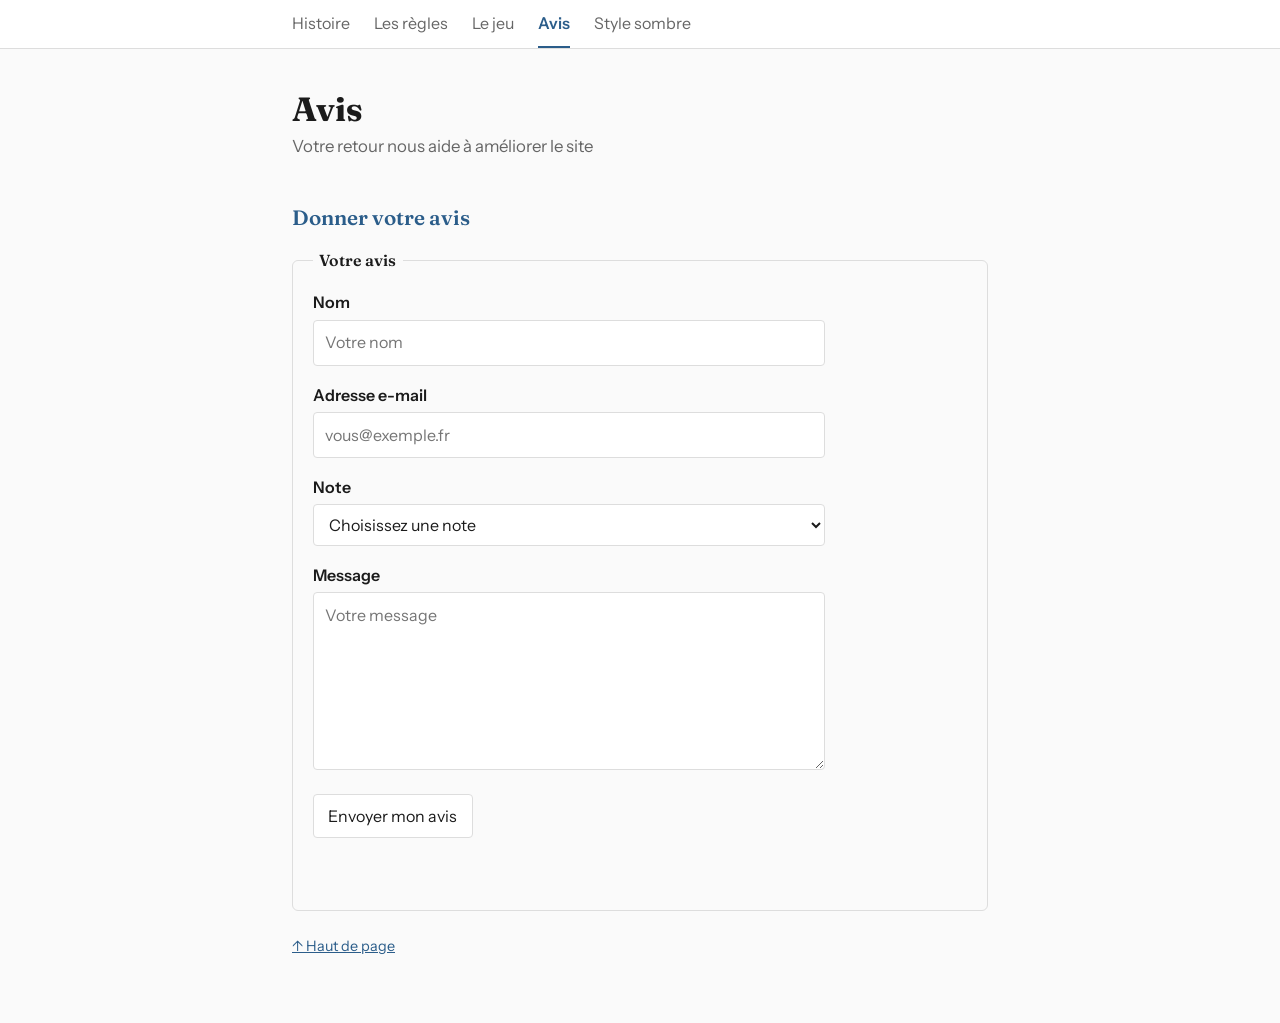
==== feedback.html @ cc5ef167 "fix: aligne le contrat DOM et ajoute les scripts manquants (PR #1) - game.html : IDs en français (li" ====
<!DOCTYPE html>
<html lang="fr">
<head>
  <meta charset="UTF-8">
  <meta name="viewport" content="width=device-width, initial-scale=1.0">
  <meta name="description" content="Donnez votre avis sur le site The Game of Life : votre message est envoyé par e-mail.">
  <title>Avis — The Game of Life</title>
  <link rel="preconnect" href="https://fonts.googleapis.com">
  <link rel="preconnect" href="https://fonts.gstatic.com" crossorigin>
  <link href="https://fonts.googleapis.com/css2?family=Fraunces:opsz,wght@9..144,400;9..144,600;9..144,700&amp;family=Instrument+Sans:wght@400;500;600;700&amp;display=swap" rel="stylesheet">
  <link rel="icon" href="assets/favicon.svg" type="image/svg+xml">
  <link id="theme-stylesheet" rel="stylesheet" href="css/styles.css">
  <script src="js/theme.js" defer></script>
  <script src="js/top.js" defer></script>
  <script src="js/feedback.js" defer></script>
</head>
<body id="top">
  <a class="skip-link" href="#main">Aller au contenu</a>

  <nav aria-label="Navigation principale">
    <ul>
      <li><a href="index.html">Histoire</a></li>
      <li><a href="rules.html">Les règles</a></li>
      <li><a href="game.html">Le jeu</a></li>
      <li><a href="feedback.html" aria-current="page">Avis</a></li>
      <li><button id="theme-toggle" type="button" aria-pressed="false">Changer de style</button></li>
    </ul>
  </nav>

  <main id="main">
    <header>
      <h1>Avis</h1>
      <p class="subtitle">Votre retour nous aide à améliorer le site</p>
    </header>

    <section>
      <h2>Donner votre avis</h2>
      <form id="feedback-form">
        <fieldset>
          <legend>Votre avis</legend>

          <p>
            <label for="feedback-name">Nom</label>
            <input id="feedback-name" name="name" type="text" required minlength="2" maxlength="40" pattern="[A-Za-zÀ-ÿ'’-]{2,40}" title="2 à 40 lettres, espaces, tirets ou apostrophes" placeholder="Votre nom" autocomplete="name">
          </p>

          <p>
            <label for="feedback-email">Adresse e-mail</label>
            <input id="feedback-email" name="email" type="email" required placeholder="vous@exemple.fr" autocomplete="email">
          </p>

          <p>
            <label for="feedback-rating">Note</label>
            <select id="feedback-rating" name="rating" required>
              <option value="">Choisissez une note</option>
              <option value="1">1 — Perfectible</option>
              <option value="2">2 — Insuffisant</option>
              <option value="3">3 — Correct</option>
              <option value="4">4 — Bon</option>
              <option value="5">5 — Excellent</option>
            </select>
          </p>

          <p>
            <label for="feedback-message">Message</label>
            <textarea id="feedback-message" name="message" rows="6" required maxlength="1000" placeholder="Votre message"></textarea>
          </p>

          <p><button type="submit">Envoyer mon avis</button></p>
          <p id="form-status" role="status"></p>
        </fieldset>
      </form>
    </section>

    <a id="back-to-top" href="#top">↑ Haut de page</a>
  </main>
</body>
</html>
---- css/styles.css ----
/* Shared styles for all four pages. */

:root {
  --text: #1b1b1b;
  --muted: #666;
  --accent: #2b5d8a;
  --background: #fafafa;
  --border: #ddd;
}

* { box-sizing: border-box; }

body {
  margin: 0;
  background: var(--background);
  color: var(--text);
  font-family: "Instrument Sans", sans-serif;
  font-size: 16px;
  line-height: 1.65;
}

/* The skip link stays off-screen until it receives keyboard focus. */
.skip-link {
  position: absolute;
  left: -9999px;
  top: 0;
}

.skip-link:focus {
  position: fixed;
  left: 1rem;
  top: .5rem;
  z-index: 100;
  padding: .5rem 1rem;
  background: #fff;
  border: 2px solid var(--accent);
  border-radius: 4px;
}

:focus-visible {
  outline: 2px solid var(--accent);
  outline-offset: 3px;
}

main {
  max-width: 46rem;
  margin: 0 auto;
  padding: 2.5rem 1.25rem 4rem;
}

header { margin-bottom: 2rem; }

h1 {
  margin: 0 0 .25rem;
  font-family: "Fraunces", serif;
  font-size: 2.1rem;
  font-weight: 700;
  line-height: 1.2;
}

.subtitle {
  margin: 0;
  color: var(--muted);
  font-size: 1.05rem;
}

/* Keep the navigation available while scrolling. */
nav {
  position: sticky;
  top: 0;
  z-index: 10;
  background: #fff;
  border-bottom: 1px solid var(--border);
}

nav ul {
  max-width: 46rem;
  margin: 0 auto;
  padding: 0 1.25rem;
  display: flex;
  flex-wrap: wrap;
  gap: 1.5rem;
  list-style: none;
}

nav a,
nav button {
  display: inline-flex;
  align-items: center;
  min-height: 44px;
  padding: .6rem 0;
  color: var(--muted);
  text-decoration: none;
  border: 0;
  border-bottom: 2px solid transparent;
  background: transparent;
  font: inherit;
  cursor: pointer;
}

nav a:hover,
nav button:hover { color: var(--accent); }

nav a[aria-current="page"] {
  color: var(--accent);
  font-weight: 600;
  border-bottom-color: var(--accent);
}

section { margin-top: 2.5rem; }

h2 {
  margin: 0 0 .75rem;
  font-family: "Fraunces", serif;
  font-size: 1.3rem;
  font-weight: 600;
  color: var(--accent);
}

p { margin: 0 0 1rem; }

ul.list { margin: 0 0 1rem; padding-left: 1.3rem; }
ul.list li { margin-bottom: .4rem; }

a { color: var(--accent); }

code {
  background: #eee;
  padding: .1em .35em;
  border-radius: 3px;
  font-size: .9em;
}

.callout {
  margin: 1.5rem 0;
  padding: 1.25rem;
  border: 1px dashed var(--accent);
  border-radius: 6px;
  background: #f0f3f6;
}

footer {
  margin-top: 3rem;
  padding-top: 1.25rem;
  border-top: 1px solid var(--border);
  font-size: .9rem;
  color: var(--muted);
}

footer h2 { font-size: 1rem; color: var(--text); }

footer ol { margin: 0 0 1rem; padding-left: 1.3rem; }
footer li { margin-bottom: .5rem; }

/* Game page. */
.game-controls {
  display: flex;
  flex-wrap: wrap;
  align-items: center;
  gap: .6rem 1rem;
  margin-bottom: 1rem;
}

.game-help { color: var(--muted); }

.game-stats {
  font-size: .95rem;
  color: var(--muted);
}

.game-scroll { overflow-x: auto; }

#life {
  display: block;
  border: 1px solid var(--border);
  background: #fff;
  cursor: crosshair;
  max-width: 100%;
  height: auto;
}

#demo-video {
  display: block;
  width: 100%;
  max-width: 46rem;
  height: auto;
  border: 1px solid var(--border);
  background: #000;
}

#back-to-top {
  display: inline-block;
  margin-top: 1.5rem;
  font-size: .9rem;
}

/* Form controls. */
button,
input,
select,
textarea { font: inherit; }

button {
  min-height: 44px;
  padding: .5rem .9rem;
  border: 1px solid var(--border);
  border-radius: 4px;
  background: #fff;
  color: var(--text);
  cursor: pointer;
}

button:hover { border-color: var(--accent); color: var(--accent); }

fieldset {
  margin: 0;
  padding: 1rem 1.25rem;
  border: 1px solid var(--border);
  border-radius: 6px;
}

legend {
  padding: 0 .4rem;
  font-family: "Fraunces", serif;
  font-weight: 600;
}

label {
  display: block;
  margin-bottom: .25rem;
  font-weight: 600;
}

input[type="text"],
input[type="email"],
select,
textarea {
  width: 100%;
  max-width: 32rem;
  padding: .55rem .7rem;
  border: 1px solid var(--border);
  border-radius: 4px;
  background: #fff;
  color: var(--text);
}

textarea { resize: vertical; }

#form-status {
  min-height: 1.5rem;
  color: var(--accent);
}

/* Small screens. */
@media (max-width: 640px) {
  main { padding: 1.5rem 1rem 3rem; }
  h1 { font-size: 1.75rem; }
  nav ul { gap: .75rem 1rem; padding: 0 1rem; }
  nav a,
  nav button { font-size: .95rem; }
  .game-controls { gap: .5rem; }
}

/* Tablets. */
@media (min-width: 641px) and (max-width: 1024px) {
  main { max-width: 42rem; }
}

/* Dark theme, toggled by js/theme.js via data-theme on <html>. */
html[data-theme="dark"] {
  --text: #e6e6e6;
  --muted: #a3a3a3;
  --accent: #8ab8e0;
  --background: #161616;
  --border: #3a3a3a;
}

html[data-theme="dark"] nav,
html[data-theme="dark"] .skip-link:focus,
html[data-theme="dark"] button,
html[data-theme="dark"] input[type="text"],
html[data-theme="dark"] input[type="email"],
html[data-theme="dark"] select,
html[data-theme="dark"] textarea {
  background: #1f1f1f;
  color: var(--text);
}

html[data-theme="dark"] #life {
  background: #1f1f1f;
  border-color: var(--border);
}

html[data-theme="dark"] code { background: #2c2c2c; }

html[data-theme="dark"] .callout {
  background: #1d2733;
  border-color: var(--accent);
}
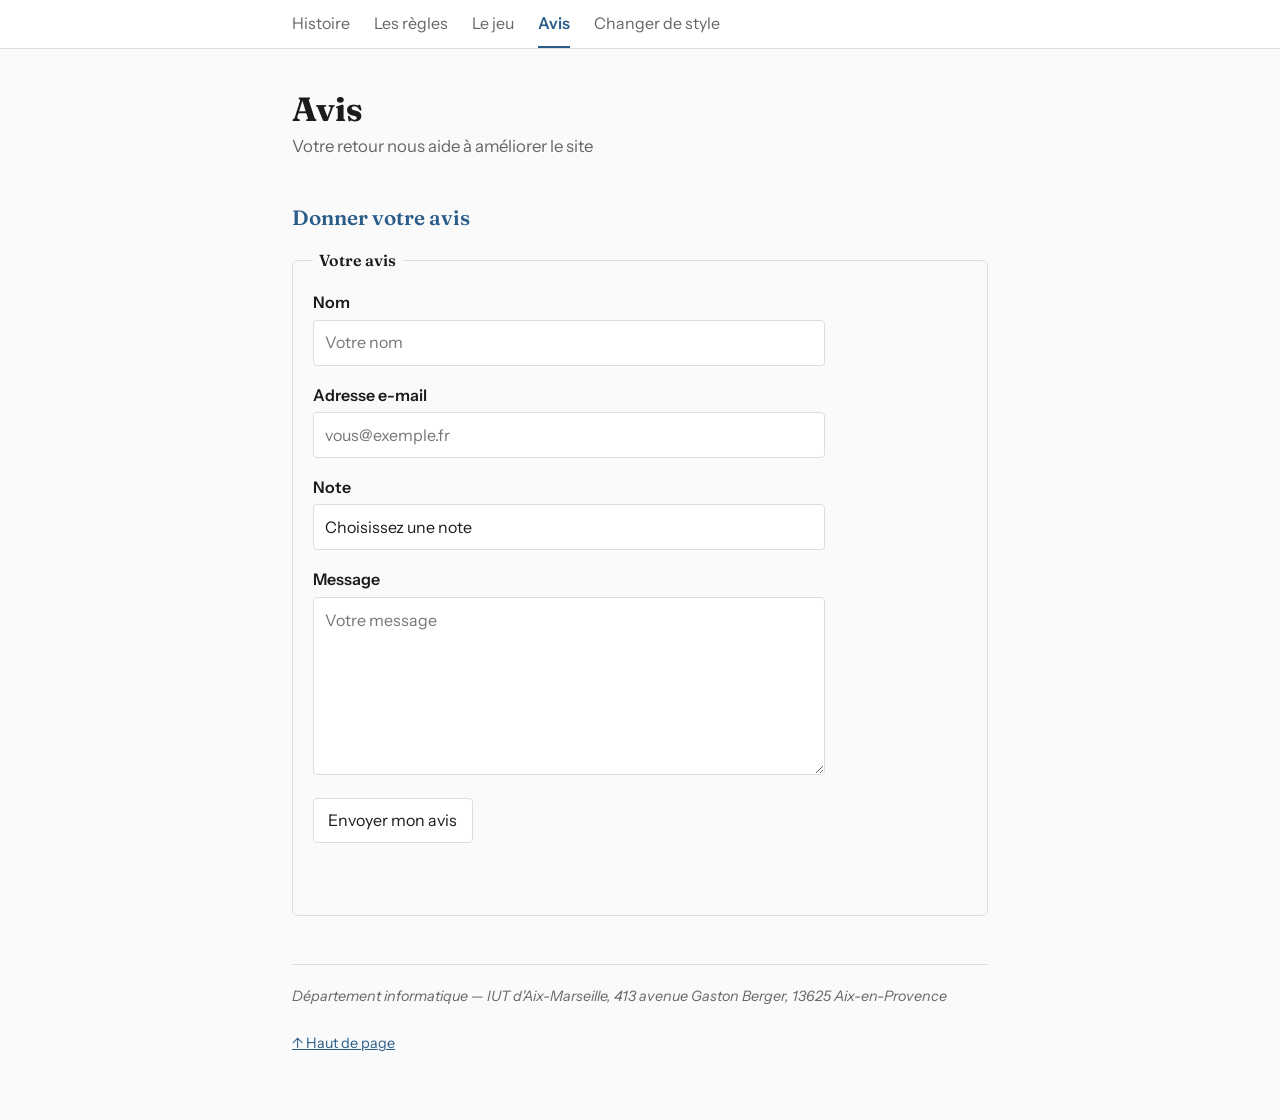
==== commit 3a32c09f: "feat: light theme, SEO and W3C checks" ====
--- a/feedback.html
+++ b/feedback.html
@@ -5,6 +5,30 @@
   <meta name="viewport" content="width=device-width, initial-scale=1.0">
   <meta name="description" content="Donnez votre avis sur le site The Game of Life : votre message est envoyé par e-mail.">
   <title>Avis — The Game of Life</title>
+  <link rel="canonical" href="https://thegameoflife.alwaysdata.net/feedback.html">
+  <meta property="og:title" content="Avis — The Game of Life">
+  <meta property="og:description" content="Donnez votre avis sur le site The Game of Life.">
+  <meta property="og:type" content="website">
+  <meta property="og:url" content="https://thegameoflife.alwaysdata.net/feedback.html">
+  <meta name="twitter:card" content="summary">
+  <meta name="twitter:title" content="Avis — The Game of Life">
+  <meta name="twitter:description" content="Donnez votre avis sur le site The Game of Life.">
+  <meta name="twitter:image" content="https://thegameoflife.alwaysdata.net/assets/favicon.svg">
+  <script type="application/ld+json">
+  {
+    "@context": "https://schema.org",
+    "@type": "CollegeOrUniversity",
+    "name": "IUT d'Aix-Marseille — Département informatique",
+    "url": "https://thegameoflife.alwaysdata.net/",
+    "address": {
+      "@type": "PostalAddress",
+      "streetAddress": "413 avenue Gaston Berger",
+      "postalCode": "13625",
+      "addressLocality": "Aix-en-Provence",
+      "addressCountry": "FR"
+    }
+  }
+  </script>
   <link rel="preconnect" href="https://fonts.googleapis.com">
   <link rel="preconnect" href="https://fonts.gstatic.com" crossorigin>
   <link href="https://fonts.googleapis.com/css2?family=Fraunces:opsz,wght@9..144,400;9..144,600;9..144,700&amp;family=Instrument+Sans:wght@400;500;600;700&amp;display=swap" rel="stylesheet">
@@ -72,6 +96,10 @@
       </form>
     </section>
 
+    <footer>
+      <address>Département informatique — IUT d'Aix-Marseille, 413 avenue Gaston Berger, 13625 Aix-en-Provence</address>
+    </footer>
+
     <a id="back-to-top" href="#top">↑ Haut de page</a>
   </main>
 </body>
--- a/css/styles.css
+++ b/css/styles.css
@@ -170,7 +170,7 @@
 
 .game-scroll { overflow-x: auto; }
 
-#life {
+#game-canvas {
   display: block;
   border: 1px solid var(--border);
   background: #fff;
@@ -235,6 +235,9 @@
 input[type="email"],
 select,
 textarea {
+  -webkit-appearance: none;
+  -moz-appearance: none;
+  appearance: none;
   width: 100%;
   max-width: 32rem;
   padding: .55rem .7rem;
@@ -266,34 +269,3 @@
   main { max-width: 42rem; }
 }
 
-/* Dark theme, toggled by js/theme.js via data-theme on <html>. */
-html[data-theme="dark"] {
-  --text: #e6e6e6;
-  --muted: #a3a3a3;
-  --accent: #8ab8e0;
-  --background: #161616;
-  --border: #3a3a3a;
-}
-
-html[data-theme="dark"] nav,
-html[data-theme="dark"] .skip-link:focus,
-html[data-theme="dark"] button,
-html[data-theme="dark"] input[type="text"],
-html[data-theme="dark"] input[type="email"],
-html[data-theme="dark"] select,
-html[data-theme="dark"] textarea {
-  background: #1f1f1f;
-  color: var(--text);
-}
-
-html[data-theme="dark"] #life {
-  background: #1f1f1f;
-  border-color: var(--border);
-}
-
-html[data-theme="dark"] code { background: #2c2c2c; }
-
-html[data-theme="dark"] .callout {
-  background: #1d2733;
-  border-color: var(--accent);
-}
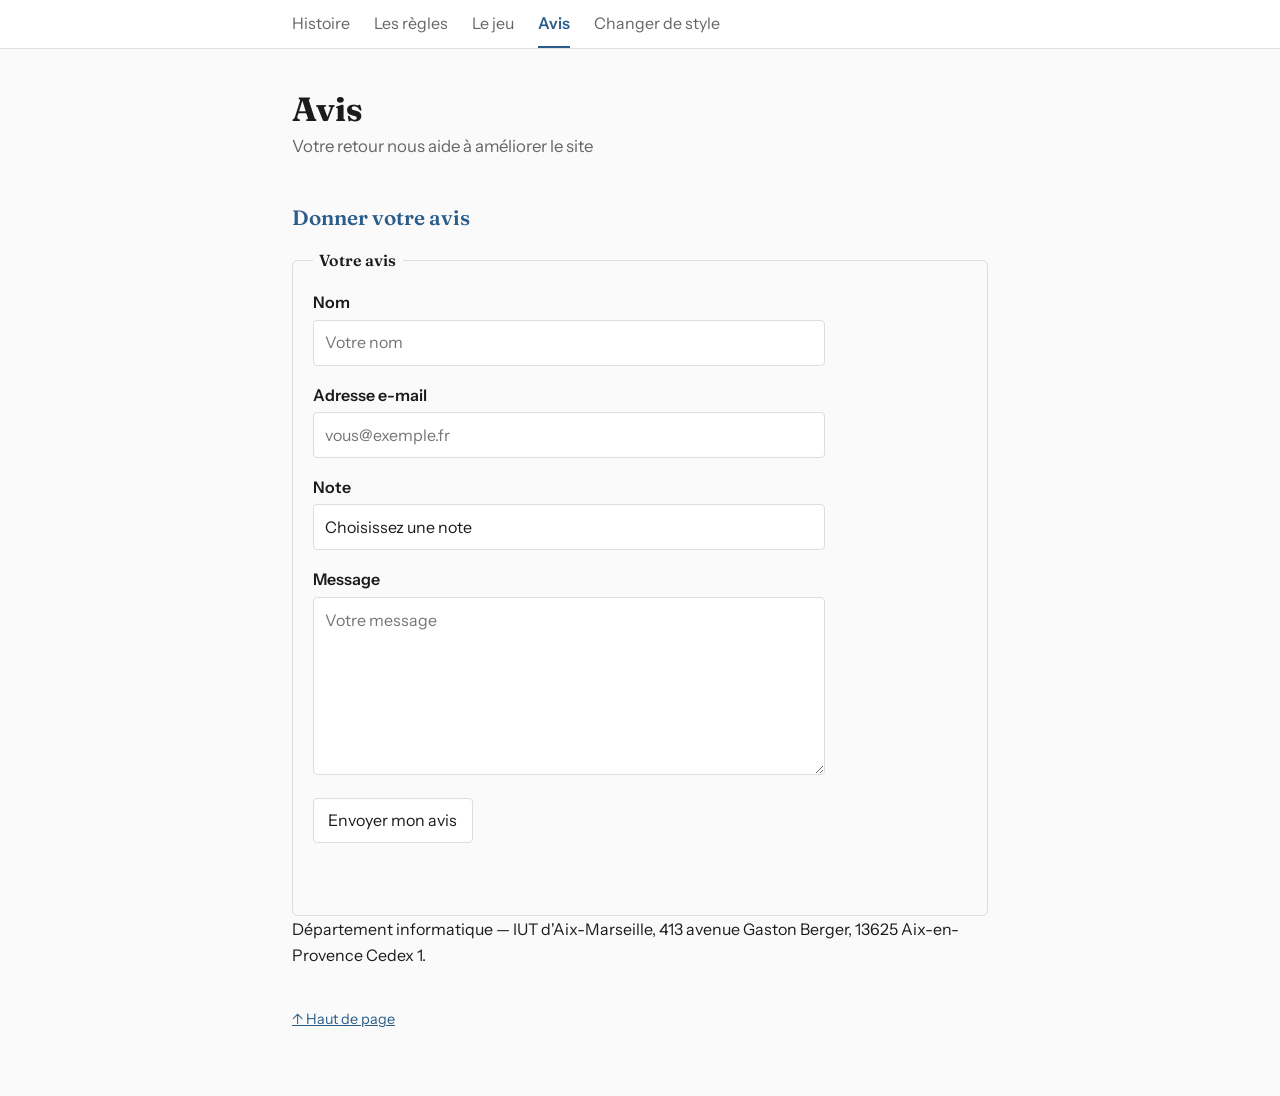
==== commit 87fc9e6f: "feat: light theme, SEO and W3C checks" ====
--- a/feedback.html
+++ b/feedback.html
@@ -10,6 +10,7 @@
   <meta property="og:description" content="Donnez votre avis sur le site The Game of Life.">
   <meta property="og:type" content="website">
   <meta property="og:url" content="https://thegameoflife.alwaysdata.net/feedback.html">
+  <meta property="og:image" content="https://thegameoflife.alwaysdata.net/assets/favicon.svg">
   <meta name="twitter:card" content="summary">
   <meta name="twitter:title" content="Avis — The Game of Life">
   <meta name="twitter:description" content="Donnez votre avis sur le site The Game of Life.">
@@ -18,21 +19,22 @@
   {
     "@context": "https://schema.org",
     "@type": "CollegeOrUniversity",
-    "name": "IUT d'Aix-Marseille — Département informatique",
-    "url": "https://thegameoflife.alwaysdata.net/",
+    "name": "Département informatique — IUT d'Aix-Marseille",
     "address": {
       "@type": "PostalAddress",
       "streetAddress": "413 avenue Gaston Berger",
       "postalCode": "13625",
       "addressLocality": "Aix-en-Provence",
       "addressCountry": "FR"
-    }
+    },
+    "url": "https://iut.univ-amu.fr/"
   }
   </script>
   <link rel="preconnect" href="https://fonts.googleapis.com">
   <link rel="preconnect" href="https://fonts.gstatic.com" crossorigin>
   <link href="https://fonts.googleapis.com/css2?family=Fraunces:opsz,wght@9..144,400;9..144,600;9..144,700&amp;family=Instrument+Sans:wght@400;500;600;700&amp;display=swap" rel="stylesheet">
   <link rel="icon" href="assets/favicon.svg" type="image/svg+xml">
+  <link rel="stylesheet" href="css/styles.css">
   <link id="theme-stylesheet" rel="stylesheet" href="css/styles.css">
   <script src="js/theme.js" defer></script>
   <script src="js/top.js" defer></script>
@@ -96,9 +98,7 @@
       </form>
     </section>
 
-    <footer>
-      <address>Département informatique — IUT d'Aix-Marseille, 413 avenue Gaston Berger, 13625 Aix-en-Provence</address>
-    </footer>
+    <p>Département informatique — IUT d'Aix-Marseille, 413 avenue Gaston Berger, 13625 Aix-en-Provence Cedex 1.</p>
 
     <a id="back-to-top" href="#top">↑ Haut de page</a>
   </main>
--- a/css/styles.css
+++ b/css/styles.css
@@ -201,6 +201,8 @@
 textarea { font: inherit; }
 
 button {
+  -webkit-appearance: none;
+  -moz-appearance: none;
   min-height: 44px;
   padding: .5rem .9rem;
   border: 1px solid var(--border);
@@ -237,7 +239,6 @@
 textarea {
   -webkit-appearance: none;
   -moz-appearance: none;
-  appearance: none;
   width: 100%;
   max-width: 32rem;
   padding: .55rem .7rem;
@@ -268,4 +269,3 @@
 @media (min-width: 641px) and (max-width: 1024px) {
   main { max-width: 42rem; }
 }
-
--- a/css/styles.css
+++ b/css/styles.css
@@ -201,6 +201,8 @@
 textarea { font: inherit; }
 
 button {
+  -webkit-appearance: none;
+  -moz-appearance: none;
   min-height: 44px;
   padding: .5rem .9rem;
   border: 1px solid var(--border);
@@ -237,7 +239,6 @@
 textarea {
   -webkit-appearance: none;
   -moz-appearance: none;
-  appearance: none;
   width: 100%;
   max-width: 32rem;
   padding: .55rem .7rem;
@@ -268,4 +269,3 @@
 @media (min-width: 641px) and (max-width: 1024px) {
   main { max-width: 42rem; }
 }
-
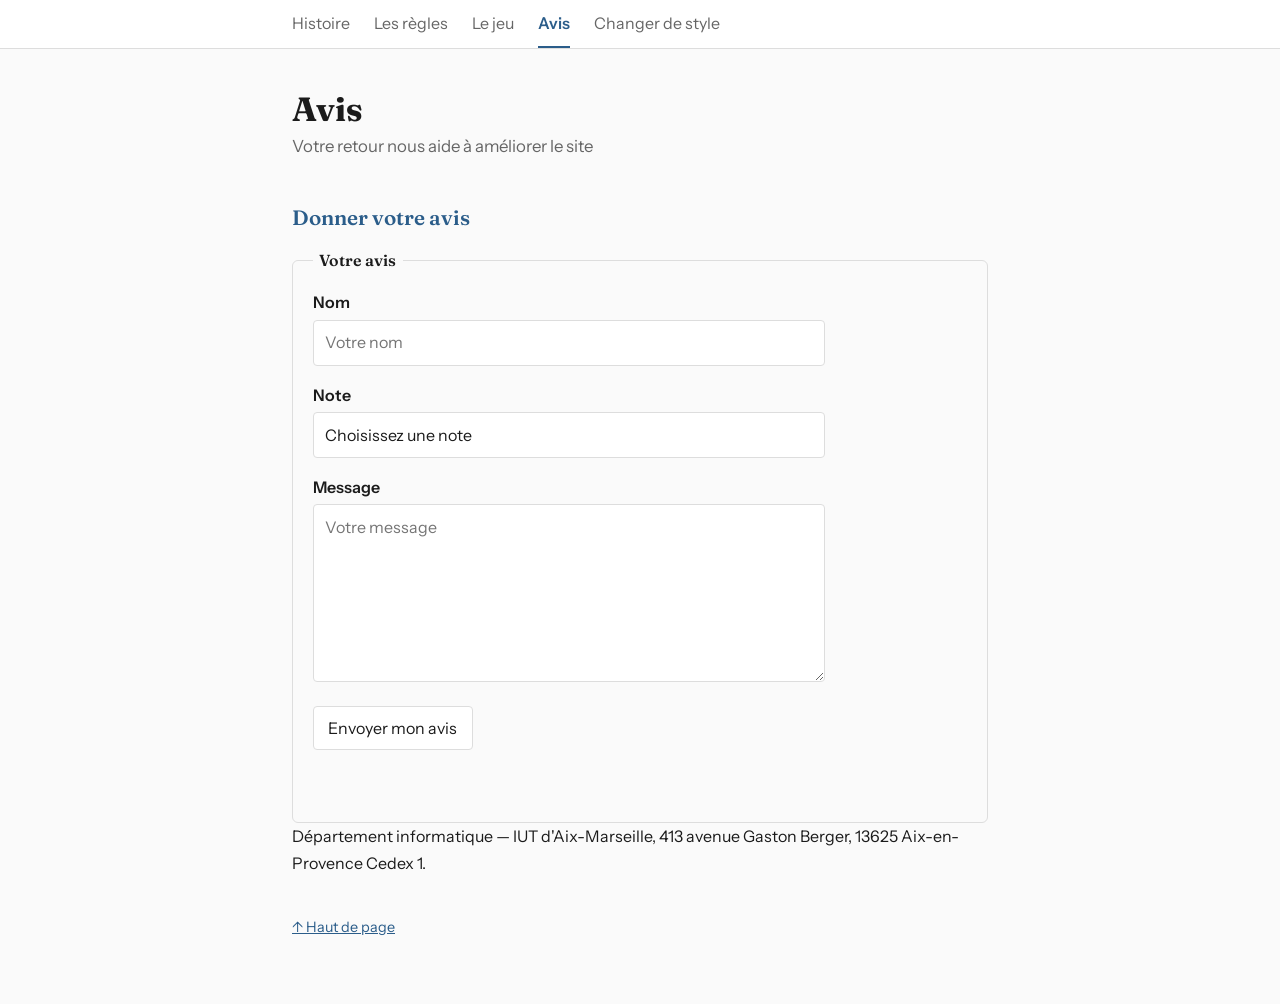
==== commit 9c417424: "fix: persist theme and prepare feedback email" ====
--- a/feedback.html
+++ b/feedback.html
@@ -10,11 +10,11 @@
   <meta property="og:description" content="Donnez votre avis sur le site The Game of Life.">
   <meta property="og:type" content="website">
   <meta property="og:url" content="https://thegameoflife.alwaysdata.net/feedback.html">
-  <meta property="og:image" content="https://thegameoflife.alwaysdata.net/assets/favicon.svg">
-  <meta name="twitter:card" content="summary">
+  <meta property="og:image" content="https://thegameoflife.alwaysdata.net/assets/og-image.png">
+  <meta name="twitter:card" content="summary_large_image">
   <meta name="twitter:title" content="Avis — The Game of Life">
   <meta name="twitter:description" content="Donnez votre avis sur le site The Game of Life.">
-  <meta name="twitter:image" content="https://thegameoflife.alwaysdata.net/assets/favicon.svg">
+  <meta name="twitter:image" content="https://thegameoflife.alwaysdata.net/assets/og-image.png">
   <script type="application/ld+json">
   {
     "@context": "https://schema.org",
@@ -35,7 +35,6 @@
   <link href="https://fonts.googleapis.com/css2?family=Fraunces:opsz,wght@9..144,400;9..144,600;9..144,700&amp;family=Instrument+Sans:wght@400;500;600;700&amp;display=swap" rel="stylesheet">
   <link rel="icon" href="assets/favicon.svg" type="image/svg+xml">
   <link rel="stylesheet" href="css/styles.css">
-  <link id="theme-stylesheet" rel="stylesheet" href="css/styles.css">
   <script src="js/theme.js" defer></script>
   <script src="js/top.js" defer></script>
   <script src="js/feedback.js" defer></script>
@@ -71,11 +70,6 @@
           </p>
 
           <p>
-            <label for="feedback-email">Adresse e-mail</label>
-            <input id="feedback-email" name="email" type="email" required placeholder="vous@exemple.fr" autocomplete="email">
-          </p>
-
-          <p>
             <label for="feedback-rating">Note</label>
             <select id="feedback-rating" name="rating" required>
               <option value="">Choisissez une note</option>
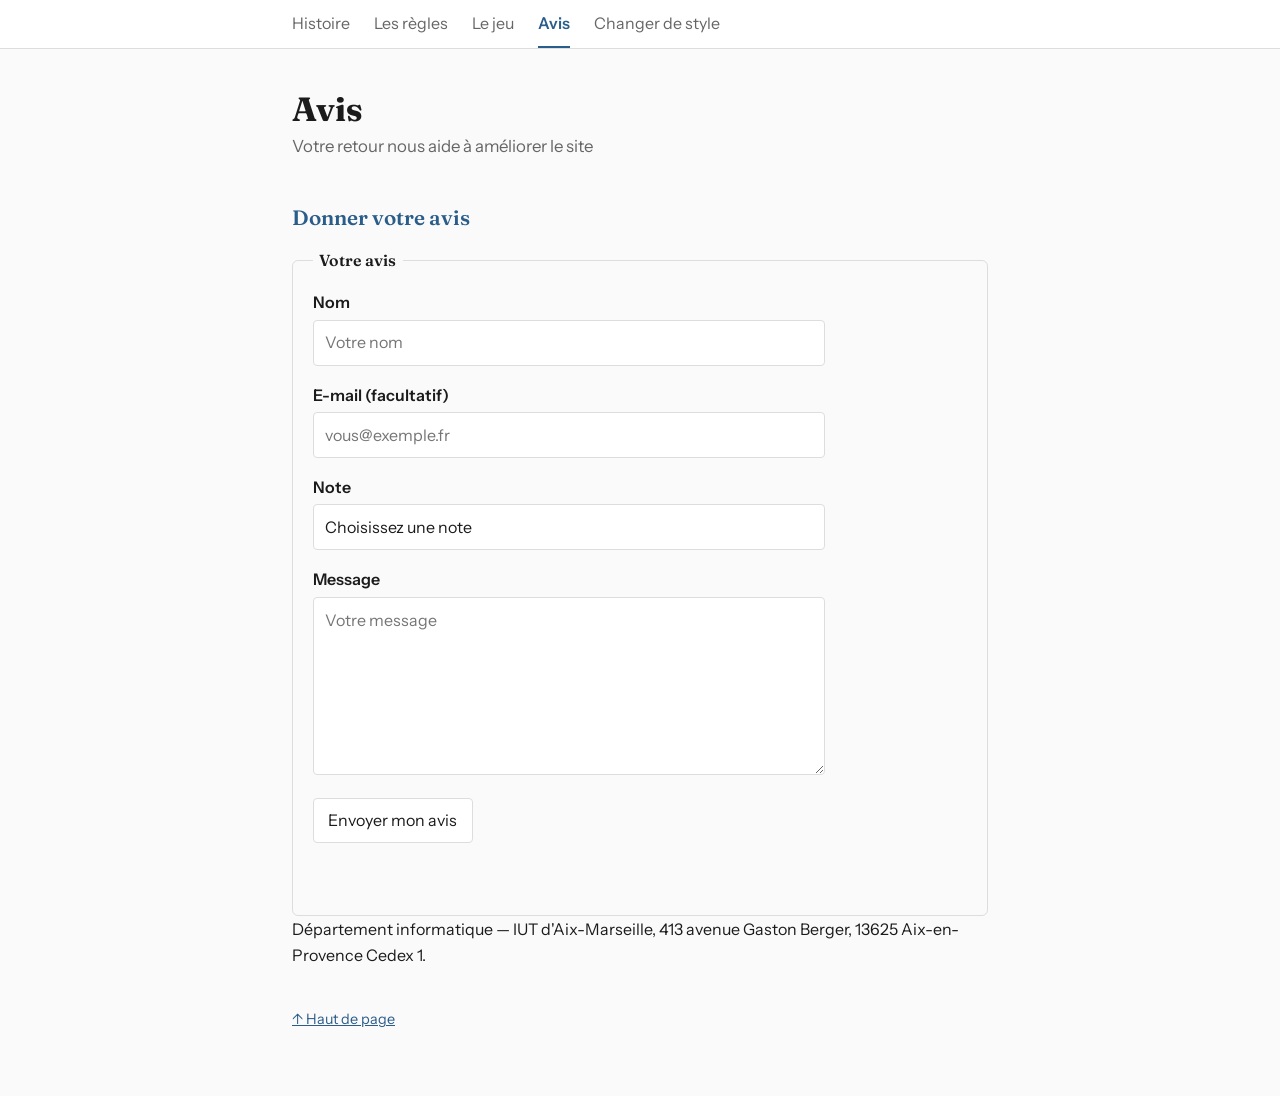
==== commit 4a06b3aa: "fix: accept spaces in feedback name field and add optional email field - feedback.html: pattern beco" ====
--- a/feedback.html
+++ b/feedback.html
@@ -66,7 +66,12 @@
 
           <p>
             <label for="feedback-name">Nom</label>
-            <input id="feedback-name" name="name" type="text" required minlength="2" maxlength="40" pattern="[A-Za-zÀ-ÿ'’-]{2,40}" title="2 à 40 lettres, espaces, tirets ou apostrophes" placeholder="Votre nom" autocomplete="name">
+            <input id="feedback-name" name="name" type="text" required minlength="2" maxlength="40" pattern="[A-Za-zÀ-ÿ' ’-]{2,40}" title="2 à 40 lettres, espaces, tirets ou apostrophes" placeholder="Votre nom" autocomplete="name">
+          </p>
+
+          <p>
+            <label for="feedback-email">E-mail (facultatif)</label>
+            <input type="email" id="feedback-email" name="email" autocomplete="email" placeholder="vous@exemple.fr">
           </p>
 
           <p>
--- a/css/styles.css
+++ b/css/styles.css
@@ -183,7 +183,7 @@
   display: block;
   width: 100%;
   max-width: 46rem;
-  height: auto;
+  aspect-ratio: 16 / 9;
   border: 1px solid var(--border);
   background: #000;
 }
